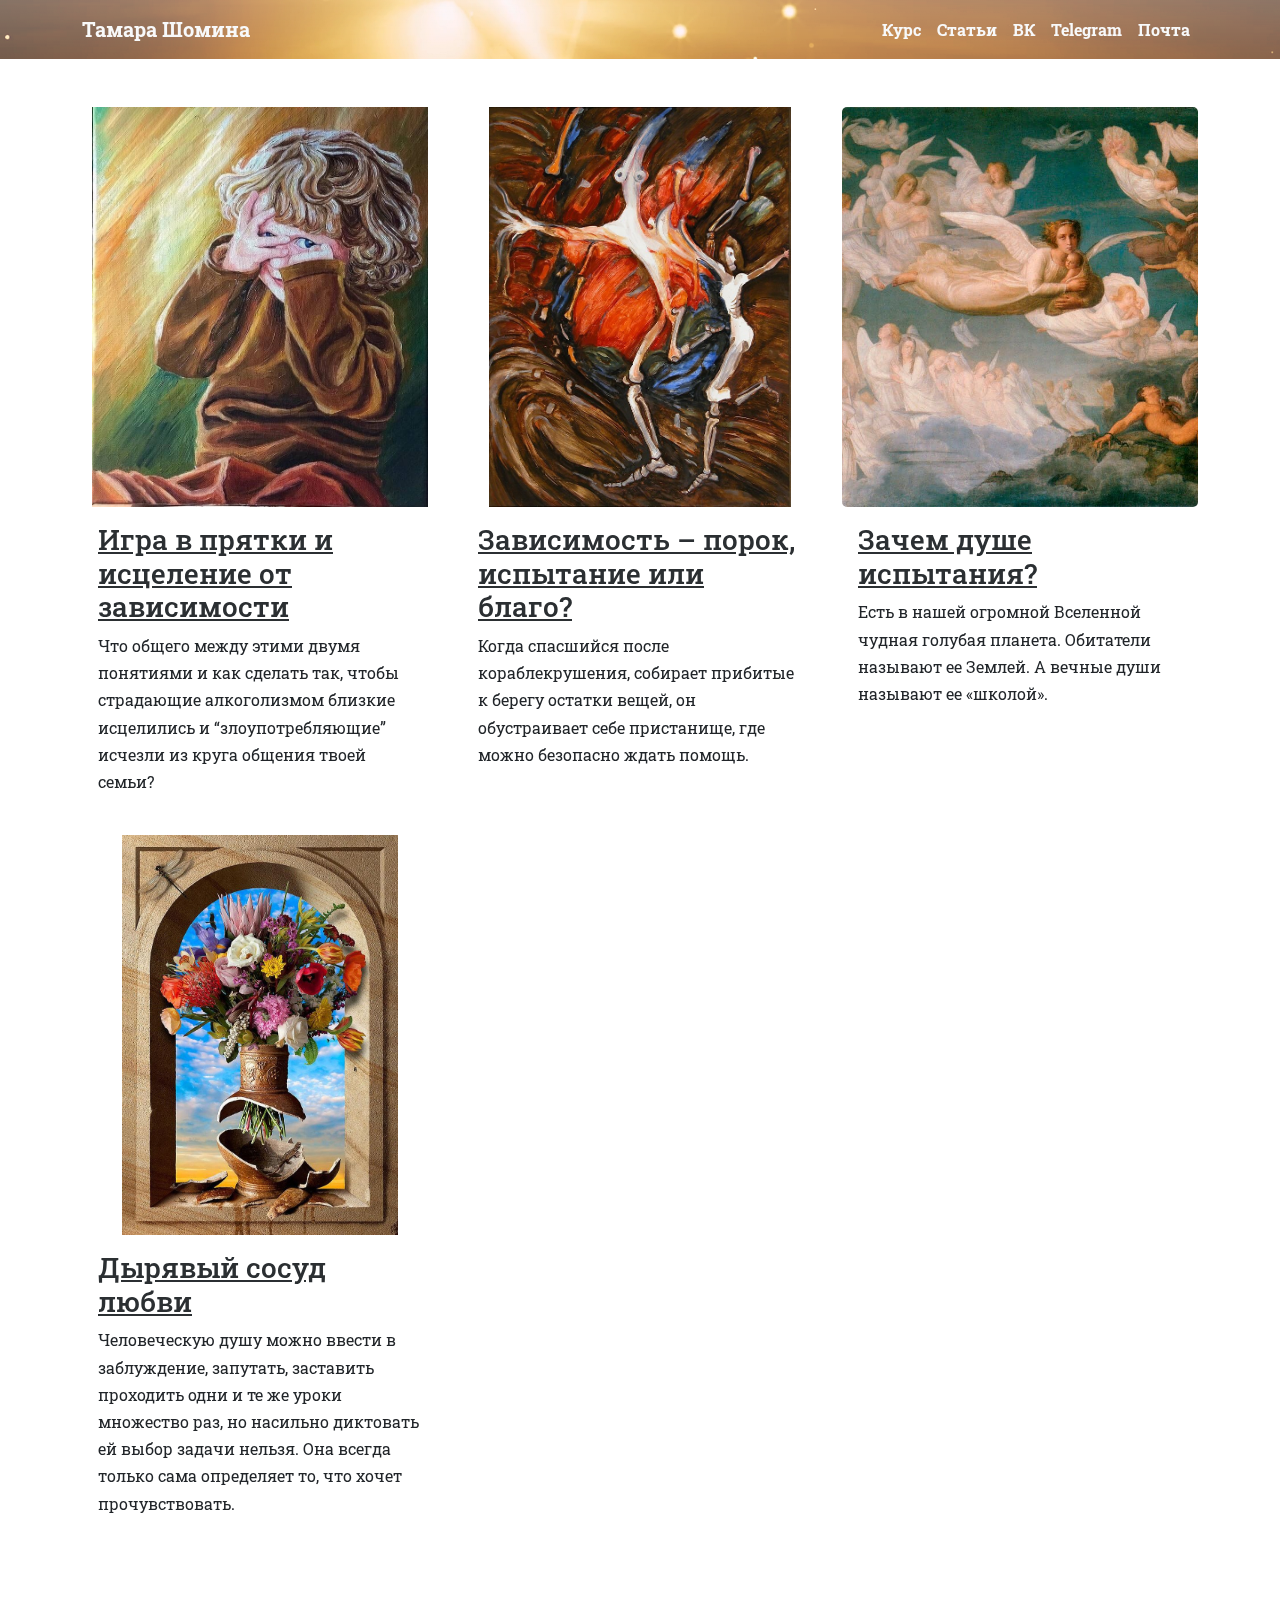
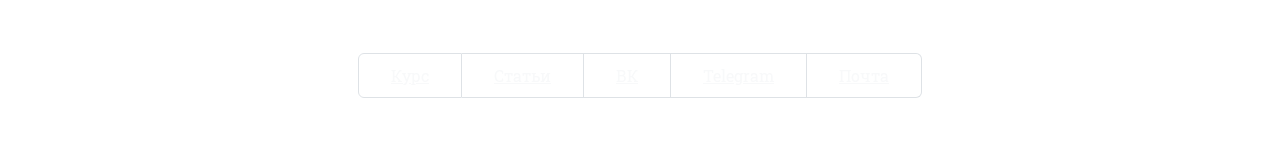
==== blog.html @ 1658bb86 "upd" ====
<!doctype html>
<html lang="ru">
<head>
  <meta charset="utf-8">
  <meta http-equiv="X-UA-Compatible" content="IE=edge">
  <meta name="viewport" content="width=device-width, initial-scale=1.0">

  <title>Прощение-Любовь-Созидание: блог психолога Тамары Шоминой</title>
  <meta name="description" content="Статьи Тамары Шоминой." />
  <meta name="keywords" content="любовь, зависимость, взаимоотношения, исцеление от зависимости, алкоголизм, наркомания, прощение, развод, муж, пьет, избавление, обида, вина, стыд, страх, гнев, тревожность" />

  <link rel="canonical" href="https://tamara-shomina.ru/blog/" />
  <link rel="icon" href="/favicon.ico" type="image/x-icon" />
  <link rel="shortcut icon" href="/favicon.ico" type="image/x-icon" />
  <link href="https://fonts.googleapis.com/css2?family=Roboto+Slab:wght@100;200;300;400;500;600;700;800;900&display=swap" rel="stylesheet">
  <link href="css/style.css?ver=2.0" id="style-css" media="all" rel="stylesheet" type="text/css">
  <link href="css/bootstrap.min.css?ver=0.1" id="style-css" media="all" rel="stylesheet" type="text/css">
  <!-- Yandex.Metrika counter -->
  <script type="text/javascript" >
   (function(m,e,t,r,i,k,a){m[i]=m[i]||function(){(m[i].a=m[i].a||[]).push(arguments)};
   m[i].l=1*new Date();
   for (var j = 0; j < document.scripts.length; j++) {if (document.scripts[j].src === r) { return; }}
   k=e.createElement(t),a=e.getElementsByTagName(t)[0],k.async=1,k.src=r,a.parentNode.insertBefore(k,a)})
   (window, document, "script", "https://mc.yandex.ru/metrika/tag.js", "ym");

   ym(96105669, "init", {
        clickmap:true,
        trackLinks:true,
        accurateTrackBounce:true,
        webvisor:true,
        ecommerce:"dataLayer"
   });
  </script>
  <noscript><div><img src="https://mc.yandex.ru/watch/96105669" style="position:absolute; left:-9999px;" alt="" /></div></noscript>
  <!-- /Yandex.Metrika counter -->
</head>

<body>

<div class="castration cover-1 cover-max">
  <div class="cover-1-bg cover-main"></div>
</div> <!-- cover end -->

<nav class="navbar navbar-expand-lg bg-gradient">
  <div class="container">
    <a class="navbar-brand w-75 fw-bold text-light" href="/">Тамара Шомина</a>
    <button class="navbar-toggler navbar-dark" type="button" data-bs-toggle="collapse" data-bs-target="#navbarNavDropdown" aria-controls="navbarNavDropdown" aria-expanded="false" aria-label="Toggle navigation">
      <span class="navbar-toggler-icon"></span>
    </button>
    <div class="collapse navbar-collapse text-center" id="navbarNavDropdown">
      <ul class="navbar-nav">
        <li class="nav-item">
          <a class="nav-link fw-bold text-light" aria-current="page" href="/">
            Курс
          </a>
        </li>
        <li class="nav-item">
          <a class="nav-link fw-bold text-light" aria-current="page" href="/blog">
            Статьи
          </a>
        </li>
        <li class="nav-item">
          <a class="nav-link fw-bold text-light" aria-current="page" href="https://vk.com/id466450913">
            ВК
          </a>
        </li>
        <li class="nav-item">
          <a class="nav-link fw-bold text-light" href="https://t.me/TomaShomina">
            Telegram
          </a>
        </li>
        <li class="nav-item">
          <a class="nav-link fw-bold text-light" href="mailto:TomaShomina@yandex.ru">
            Почта
          </a>
        </li>
      </ul>
    </div>
  </div>
</nav>

<div class="container-fluid py-5 bg-white">
  <div class="container">
    <div class="row">

      <div class="col-sm-6 col-lg-4 mb-4">
        <div class="card border-0 shadow-none">
          <a href="/blog/post-first.html">
            <img class="bd-placeholder-img card-img--con card-img" width="100%" src="./img/blog/1/1.jpg" />
          </a>
          <div class="card-body">
            <h3 class="card-title"><a class="text-secondary-emphasis" href="/blog/post-first.html">Игра в прятки и исцеление от зависимости</a></h3>
            <p class="card-text">Что общего между этими двумя понятиями и как сделать так, чтобы страдающие алкоголизмом близкие исцелились и “злоупотребляющие” исчезли из круга общения твоей семьи?</p>
          </div>
        </div>
      </div>

      <div class="col-sm-6 col-lg-4 mb-4">
        <div class="card border-0 shadow-none">
          <a href="/blog/post-two.html">
            <img class="bd-placeholder-img card-img--con card-img" width="100%" src="./img/blog/2/1.jpg" />
          </a>
          <div class="card-body">
            <h3 class="card-title"><a class="text-secondary-emphasis" href="/blog/post-two.html">Зависимость – порок, испытание или благо?</a></h3>
            <p class="card-text">Когда спасшийся после кораблекрушения, собирает прибитые к берегу остатки вещей, он обустраивает себе пристанище, где можно безопасно ждать помощь.</p>
          </div>
        </div>
      </div>

      <div class="col-sm-6 col-lg-4 mb-4">
        <div class="card border-0 shadow-none">
          <a href="/blog/post-three.html">
            <img class="bd-placeholder-img card-img--cov card-img" width="100%" src="./img/blog/3/1.jpg" />
          </a>
          <div class="card-body">
            <h3 class="card-title"><a class="text-secondary-emphasis" href="/blog/post-three.html">Зачем душе испытания?</a></h3>
            <p class="card-text">Есть в нашей огромной Вселенной чудная голубая планета. Обитатели называют ее Землей. А вечные души называют ее «школой».</p>
            <p></p>
          </div>
        </div>
      </div>

      <div class="col-sm-6 col-lg-4 mb-4">
        <div class="card border-0 shadow-none">
          <a href="/blog/post-four.html">
            <img class="bd-placeholder-img card-img--con card-img" width="100%" src="./img/blog/4/1.jpg" />
          </a>
          <div class="card-body">
            <h3 class="card-title"><a class="text-secondary-emphasis" href="/blog/post-four.html">Дырявый сосуд любви</a></h3>
            <p class="card-text">Человеческую душу можно ввести в заблуждение, запутать, заставить проходить одни и те же уроки множество раз, но насильно диктовать ей выбор задачи нельзя. Она всегда только сама определяет то, что хочет прочувствовать.</p>
          </div>
        </div>
      </div>

    </div>
  </div>
</div>

<div class="container-fluid py-5">
  <ul class="list-group list-group-horizontal" style="justify-content: center;">
    <li class="list-group-item bg-transparent"><a class="p-3 text-light" href="/">
      Курс
    </a></li>
    <li class="list-group-item bg-transparent"><a class="p-3 text-light" href="/blog">
      Статьи
    </a></li>
    <li class="list-group-item bg-transparent"><a class="p-3 text-light" href="https://vk.com/id466450913">
      ВК
    </a></li>
    <li class="list-group-item bg-transparent"><a class="p-3 text-light" href="https://t.me/TomaShomina">
      Telegram
    </a></li>
    <li class="list-group-item bg-transparent"><a class="p-3 text-light" href="mailto:TomaShomina@yandex.ru">
      Почта
    </a></li>
  </ul>
</div>

<script async src="../js/bootstrap.min.js"></script>
<script async src="../js/masonry.pkgd.min.js"></script>

</body>
</html>
---- css/style.css ----
@import url('font-awesome.css?v=4.0');

@font-face {
    font-family: 'FontAwesome';
    src: url('../font/Awesome/fontawesome-webfont.eot?v=4.3.0');
    src: 
        url('../font/Awesome/fontawesome-webfont.eot?#iefix&v=4.3.0') format('embedded-opentype'), 
        url('../font/Awesome/fontawesome-webfont.woff2?v=4.3.0') format('woff2'), 
        url('../font/Awesome/fontawesome-webfont.woff?v=4.3.0') format('woff'), 
        url('../font/Awesome/fontawesome-webfont.ttf?v=4.3.0') format('truetype'), 
        url('../font/Awesome/fontawesome-webfont.svg?v=4.3.0#fontawesomeregular') format('svg');
    font-style: normal; font-weight: normal;
}

/*
 * Base elements
 */
body {font-family: 'Roboto Slab', serif !important; line-height: 170% !important;}

iframe {min-height: 350px}

/*
 * Cover
 */
.cover-1 {
  position: fixed;
  width: 100%; height: 100%;
  min-height: 250px;
  top: 0px; left: 0;
  z-index: -1;
  overflow: hidden;
}

.cover-max {height: 100%;}
.cover-min {height: 50%; max-height: 250px;}

.cover-main {background-image: url(../img/bg.webp);}

.cover-1-bg {
  position: absolute;
  width: 100%; height: 100%;
  top: 0; left: 0;
  background-position: 50% 50%;
  background-repeat: no-repeat;
  background-size: cover;
  opacity: .7;
  -webkit-animation: zoom 30s linear 1 alternate;
  -moz-animation: zoom 30s linear 1 alternate;
  -o-animation: zoom 30s linear 1 alternate;
  -ms-animation: zoom 30s linear 1 alternate;
  animation: zoom 30s linear 1 alternate;
  -webkit-animation-fill-mode: forwards;
  animation-fill-mode: forwards;
}

@-webkit-keyframes zoom {
  0% {
    transform: scale(1)
  }
  100% {
    transform: scale(1.3)
  }
}
@keyframes zoom {
  0% {
    transform: scale(1)
  }
  100% {
    transform: scale(1.3)
  }
}

/*
 * Base class
 */
.bd-placeholder-img {
  text-anchor: middle; font-size: 1.125rem;
  -webkit-user-select: none;
  -moz-user-select: none;
  user-select: none;
}

@media (min-width: 768px) {
  .bd-placeholder-img-lg {
    font-size: 3.5rem;
  }
}

.shadow-text-gold {text-shadow: #FC0 1px 0 10px;}

.card-img {
  object-fit: contain;
  height: 400px;
}

.card-img--con {object-fit: contain}
.card-img--cov {object-fit: cover}

.post-img {
  object-fit: contain;
  height: 600px;
}

/* Media Queris */
@media (max-width: 1000px) {
  .navbar-nav li {font-size: 30px}
  .post-img {height: auto;}
}
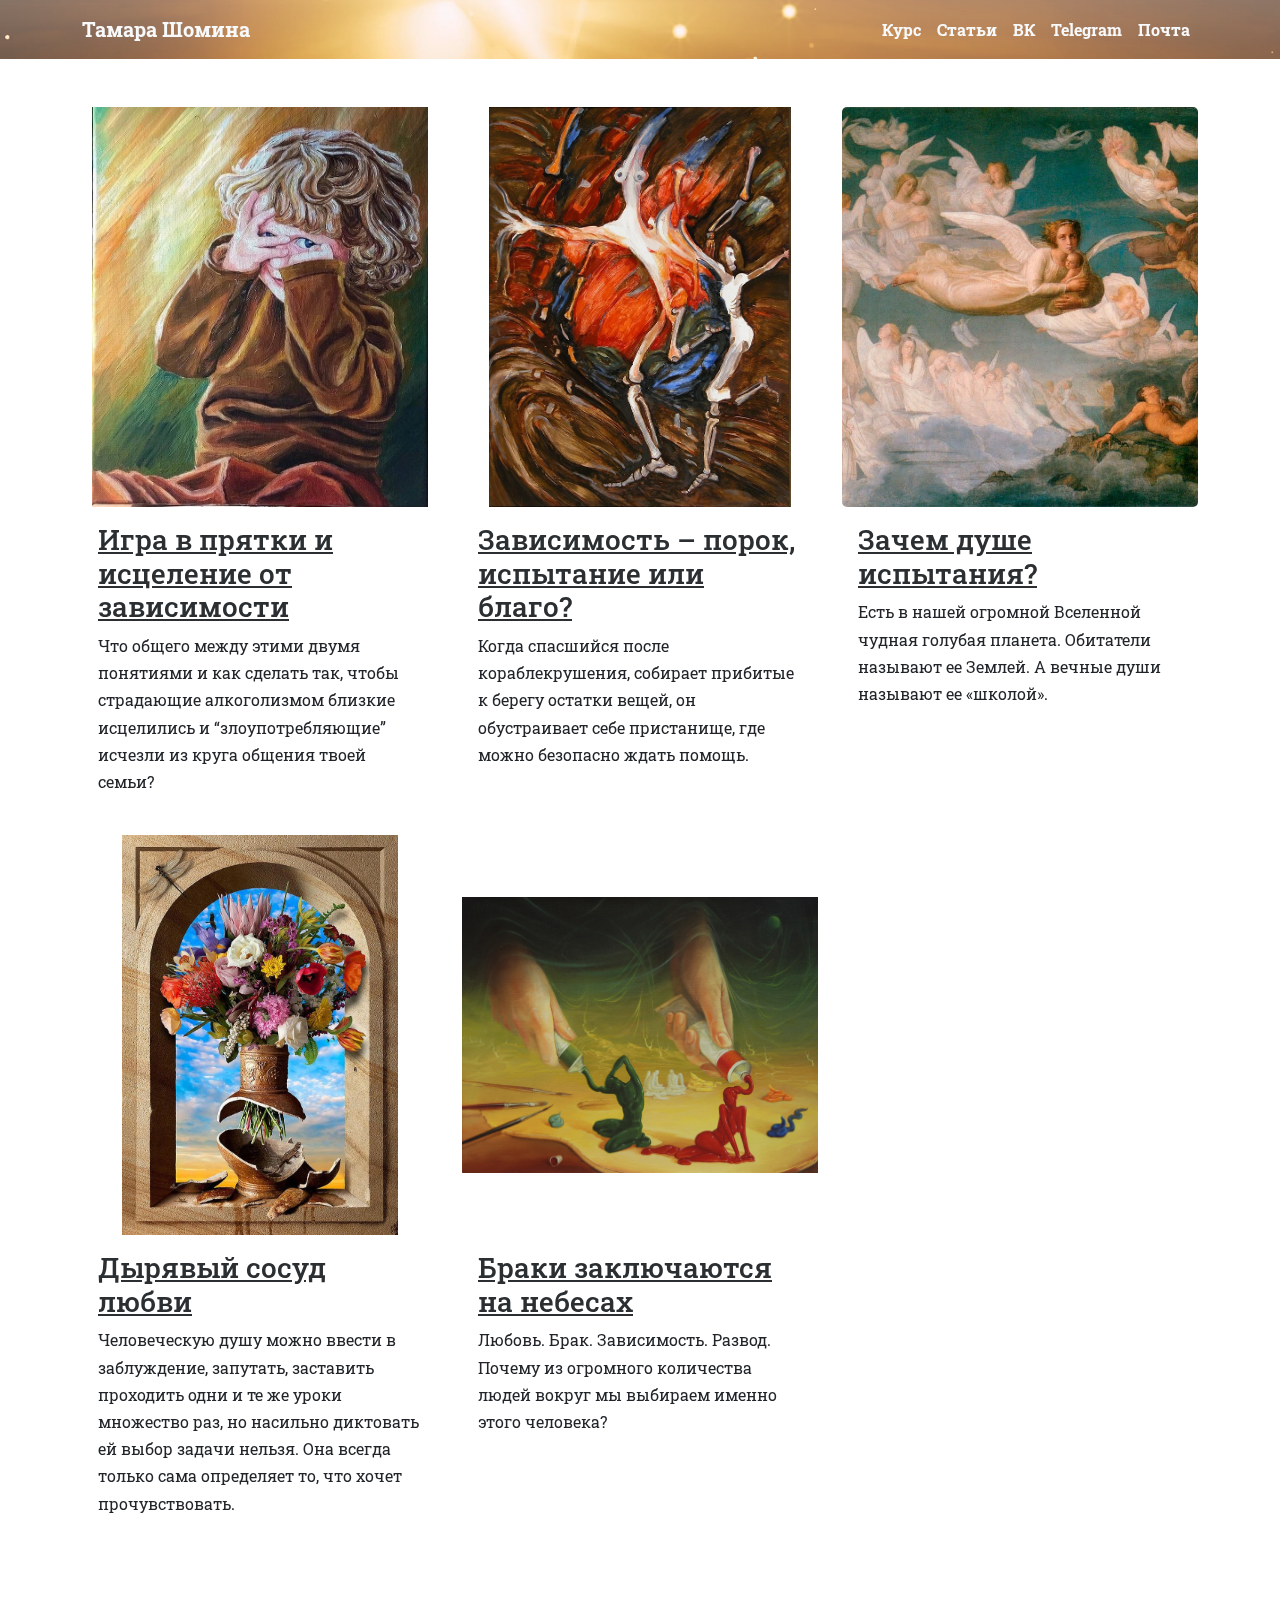
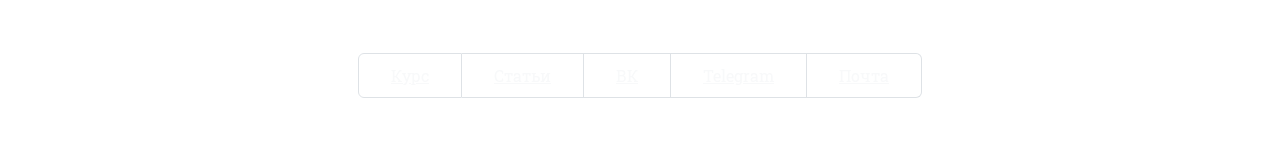
==== commit 1814cac3: "uptd" ====
--- a/blog.html
+++ b/blog.html
@@ -132,6 +132,18 @@
         </div>
       </div>
 
+      <div class="col-sm-6 col-lg-4 mb-4">
+        <div class="card border-0 shadow-none">
+          <a href="/blog/post-five.html">
+            <img class="bd-placeholder-img card-img--con card-img" width="100%" src="./img/blog/5/1.jpg" />
+          </a>
+          <div class="card-body">
+            <h3 class="card-title"><a class="text-secondary-emphasis" href="/blog/post-five.html">Браки заключаются на небесах</a></h3>
+            <p class="card-text">Любовь. Брак. Зависимость. Развод. Почему из огромного количества людей вокруг мы выбираем именно этого человека?</p>
+          </div>
+        </div>
+      </div>
+
     </div>
   </div>
 </div>
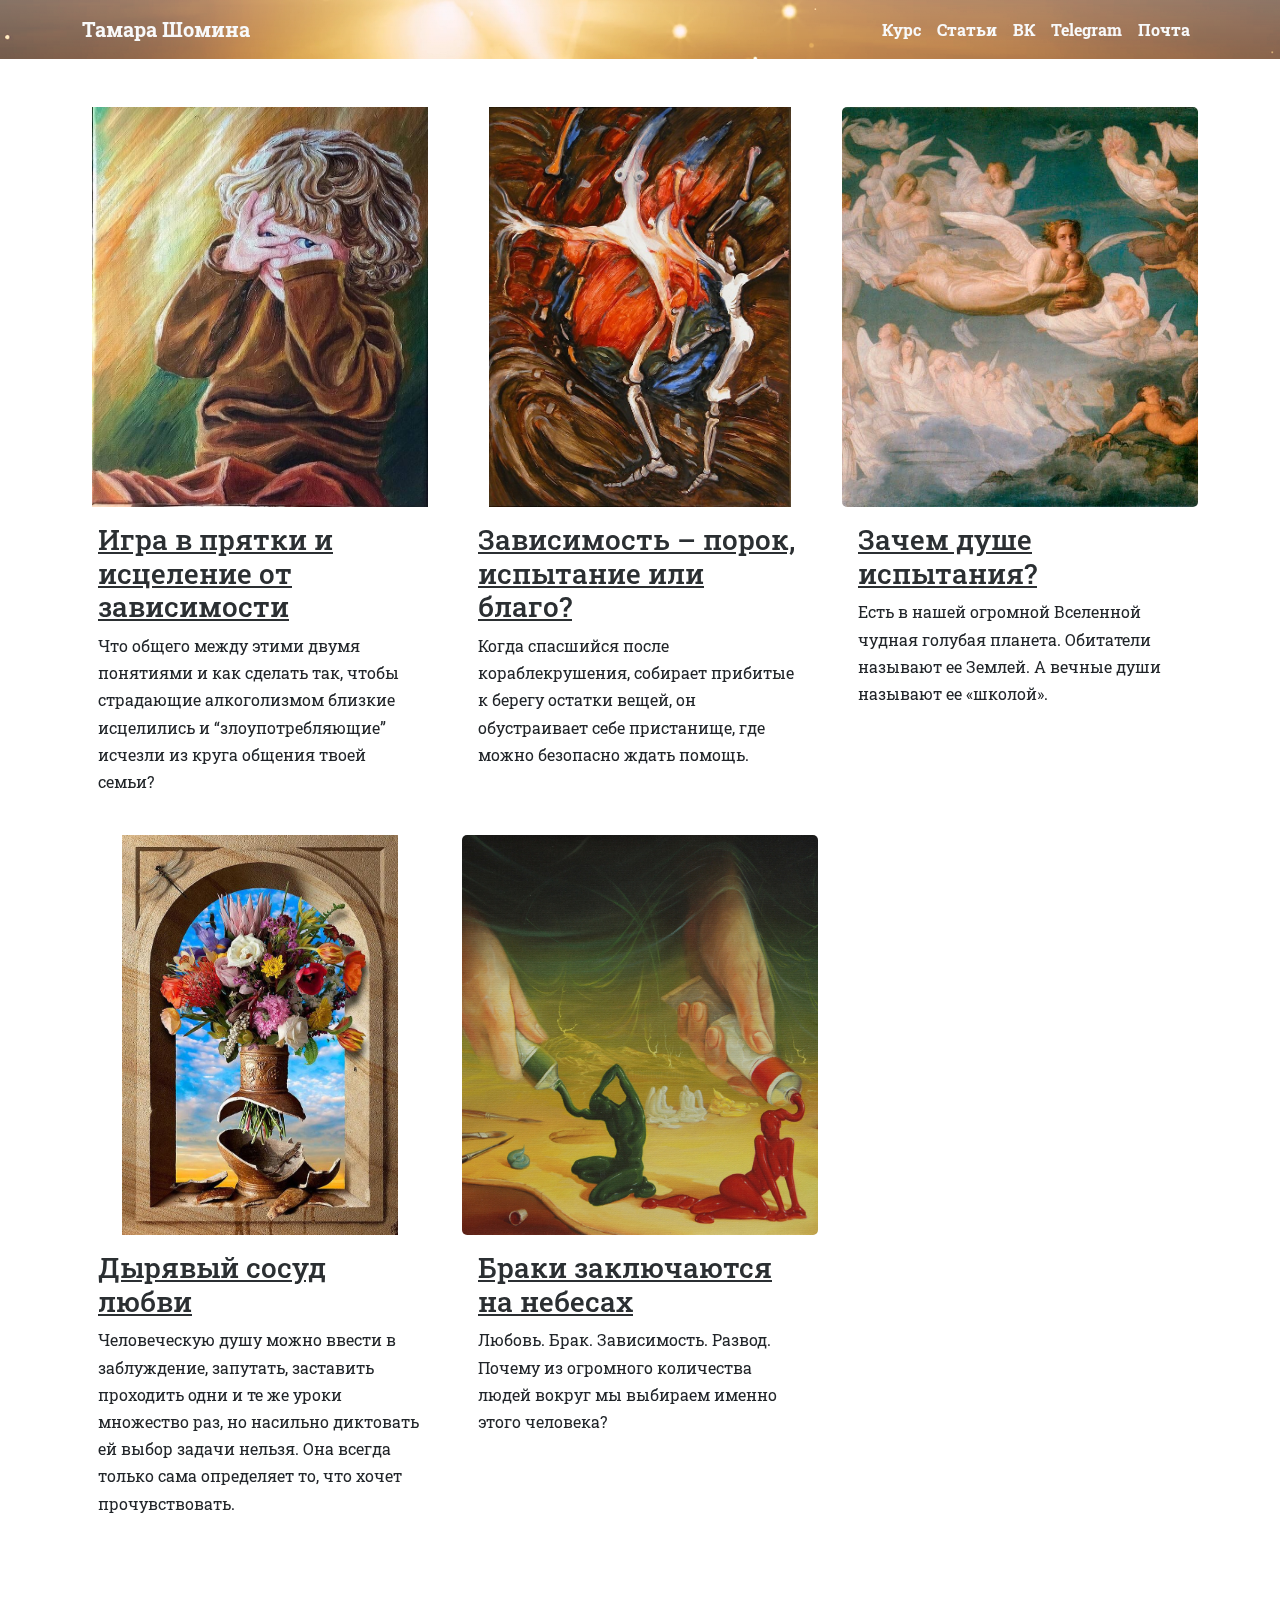
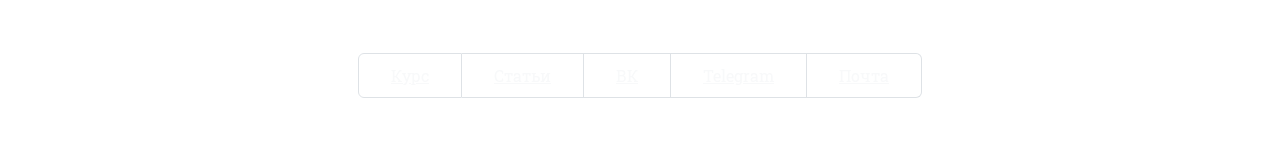
==== commit aeee0878: "uptd" ====
--- a/blog.html
+++ b/blog.html
@@ -135,7 +135,7 @@
       <div class="col-sm-6 col-lg-4 mb-4">
         <div class="card border-0 shadow-none">
           <a href="/blog/post-five.html">
-            <img class="bd-placeholder-img card-img--con card-img" width="100%" src="./img/blog/5/1.jpg" />
+            <img class="bd-placeholder-img card-img--cov card-img" width="100%" src="./img/blog/5/1.jpg" />
           </a>
           <div class="card-body">
             <h3 class="card-title"><a class="text-secondary-emphasis" href="/blog/post-five.html">Браки заключаются на небесах</a></h3>
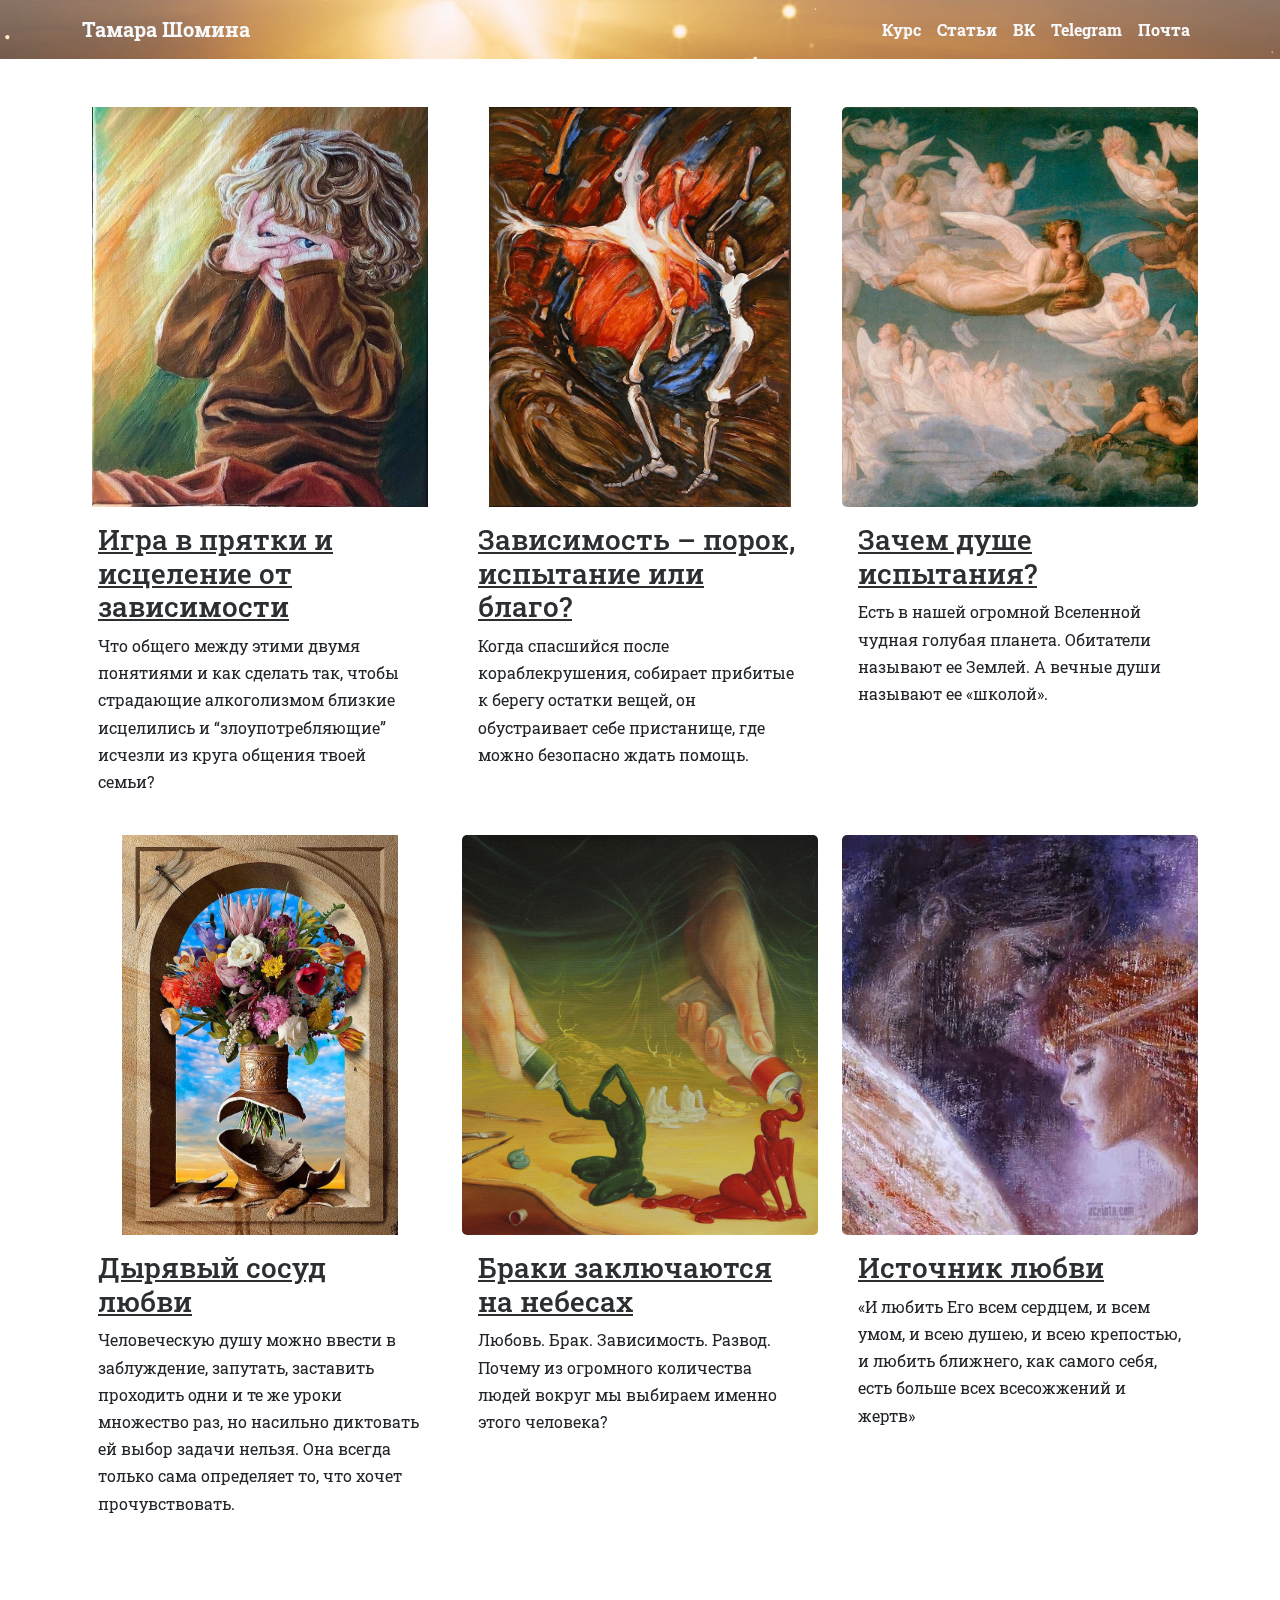
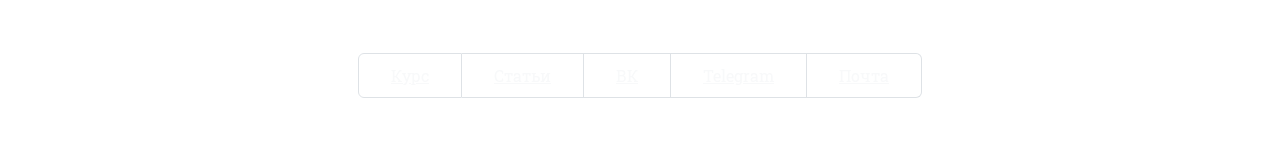
==== commit f4315190: "uptd" ====
--- a/blog.html
+++ b/blog.html
@@ -144,6 +144,18 @@
         </div>
       </div>
 
+      <div class="col-sm-6 col-lg-4 mb-4">
+        <div class="card border-0 shadow-none">
+          <a href="/blog/post-six.html">
+            <img class="bd-placeholder-img card-img--cov card-img" width="100%" src="./img/blog/6/1.jpg" />
+          </a>
+          <div class="card-body">
+            <h3 class="card-title"><a class="text-secondary-emphasis" href="/blog/post-six.html">Источник любви</a></h3>
+            <p class="card-text">«И любить Его всем сердцем, и всем умом, и всею душею, и всею крепостью, и любить ближнего, как самого себя, есть больше всех всесожжений и жертв»</p>
+          </div>
+        </div>
+      </div>
+
     </div>
   </div>
 </div>
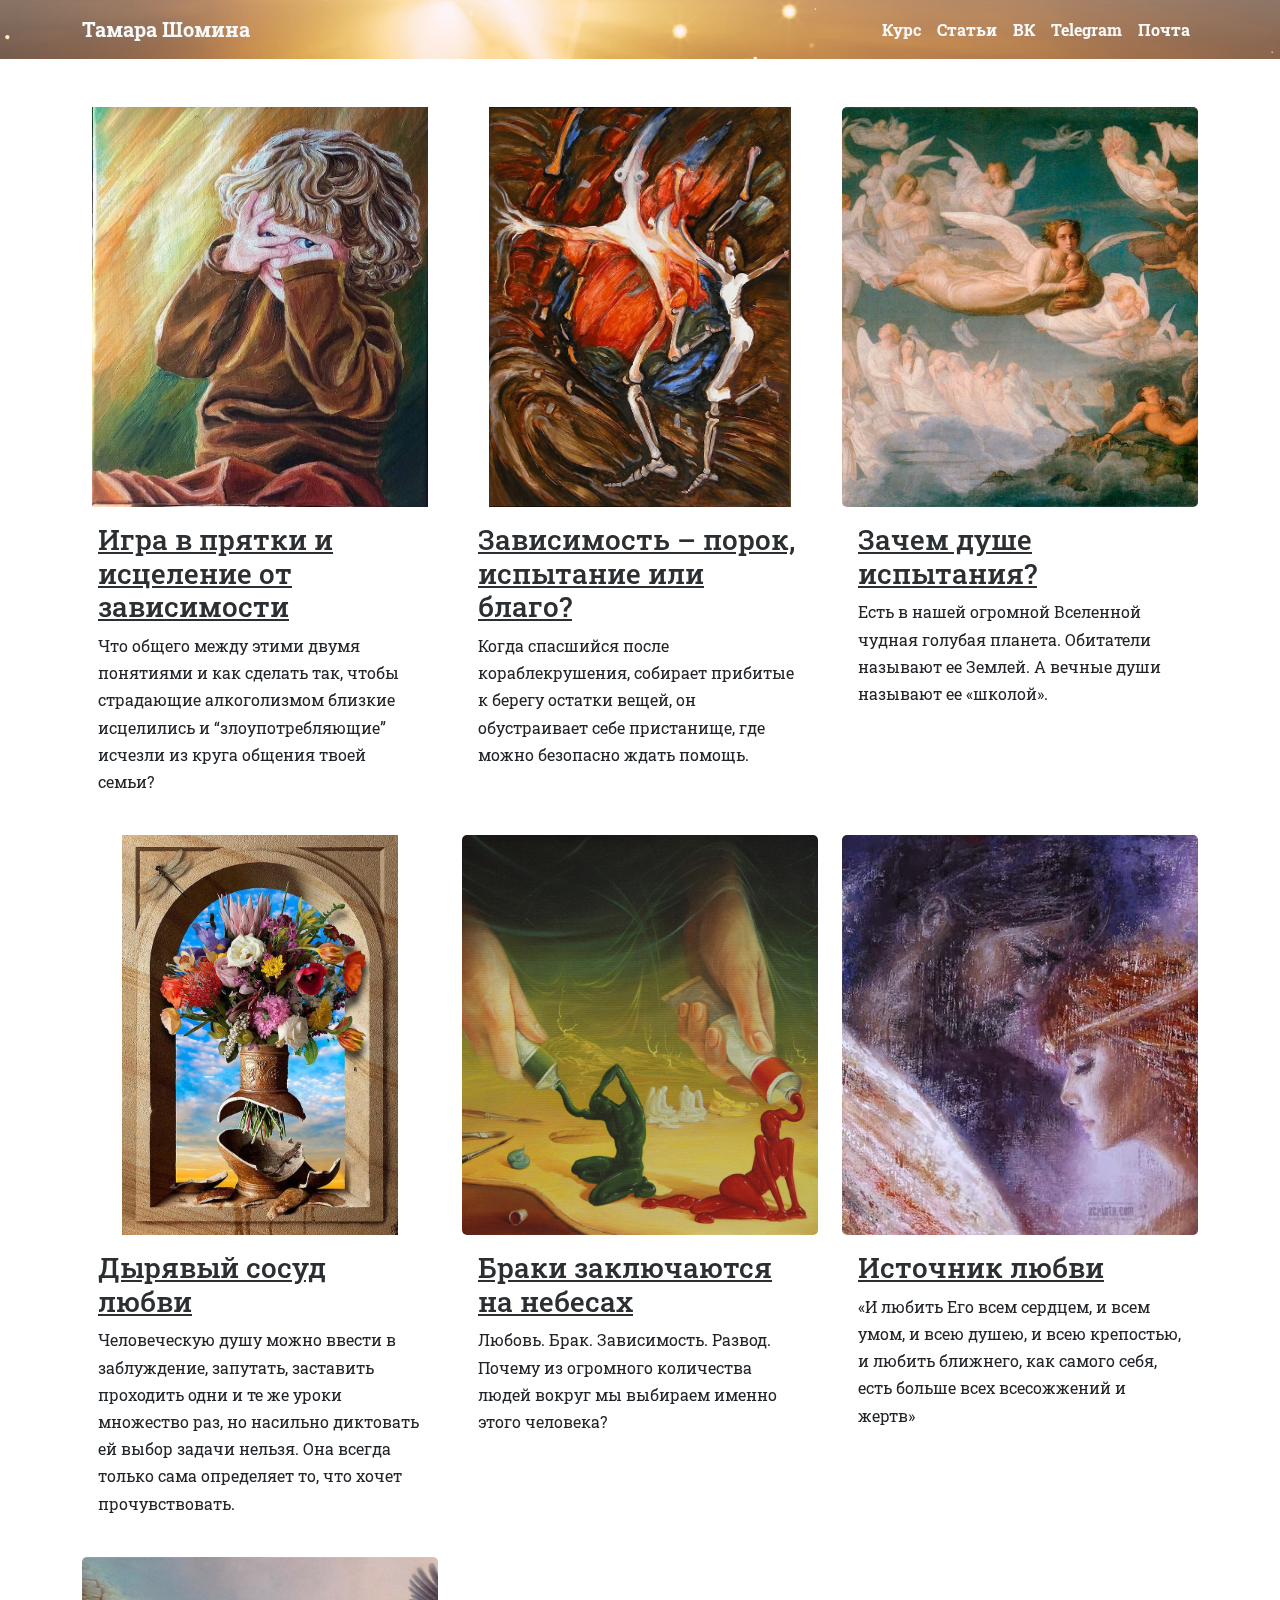
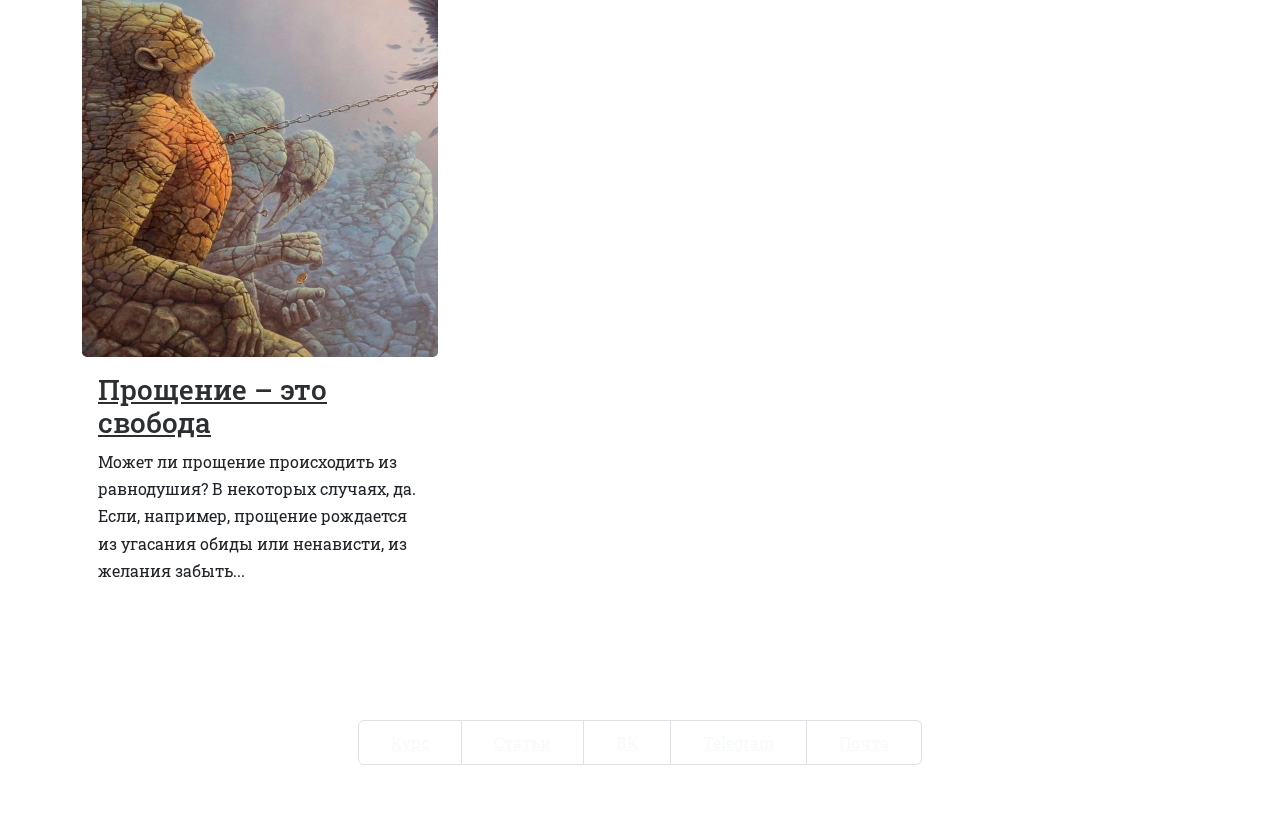
==== commit fb52e1f2: "uptd 7" ====
--- a/blog.html
+++ b/blog.html
@@ -156,6 +156,18 @@
         </div>
       </div>
 
+      <div class="col-sm-6 col-lg-4 mb-4">
+        <div class="card border-0 shadow-none">
+          <a href="/blog/post-seven.html">
+            <img class="bd-placeholder-img card-img--cov card-img" width="100%" src="./img/blog/7/1.jpg" />
+          </a>
+          <div class="card-body">
+            <h3 class="card-title"><a class="text-secondary-emphasis" href="/blog/post-seven.html">Прощение – это свобода</a></h3>
+            <p class="card-text">Может ли прощение происходить из равнодушия? В некоторых случаях, да. Если, например, прощение рождается из угасания обиды или ненависти, из желания забыть...</p>
+          </div>
+        </div>
+      </div>
+
     </div>
   </div>
 </div>
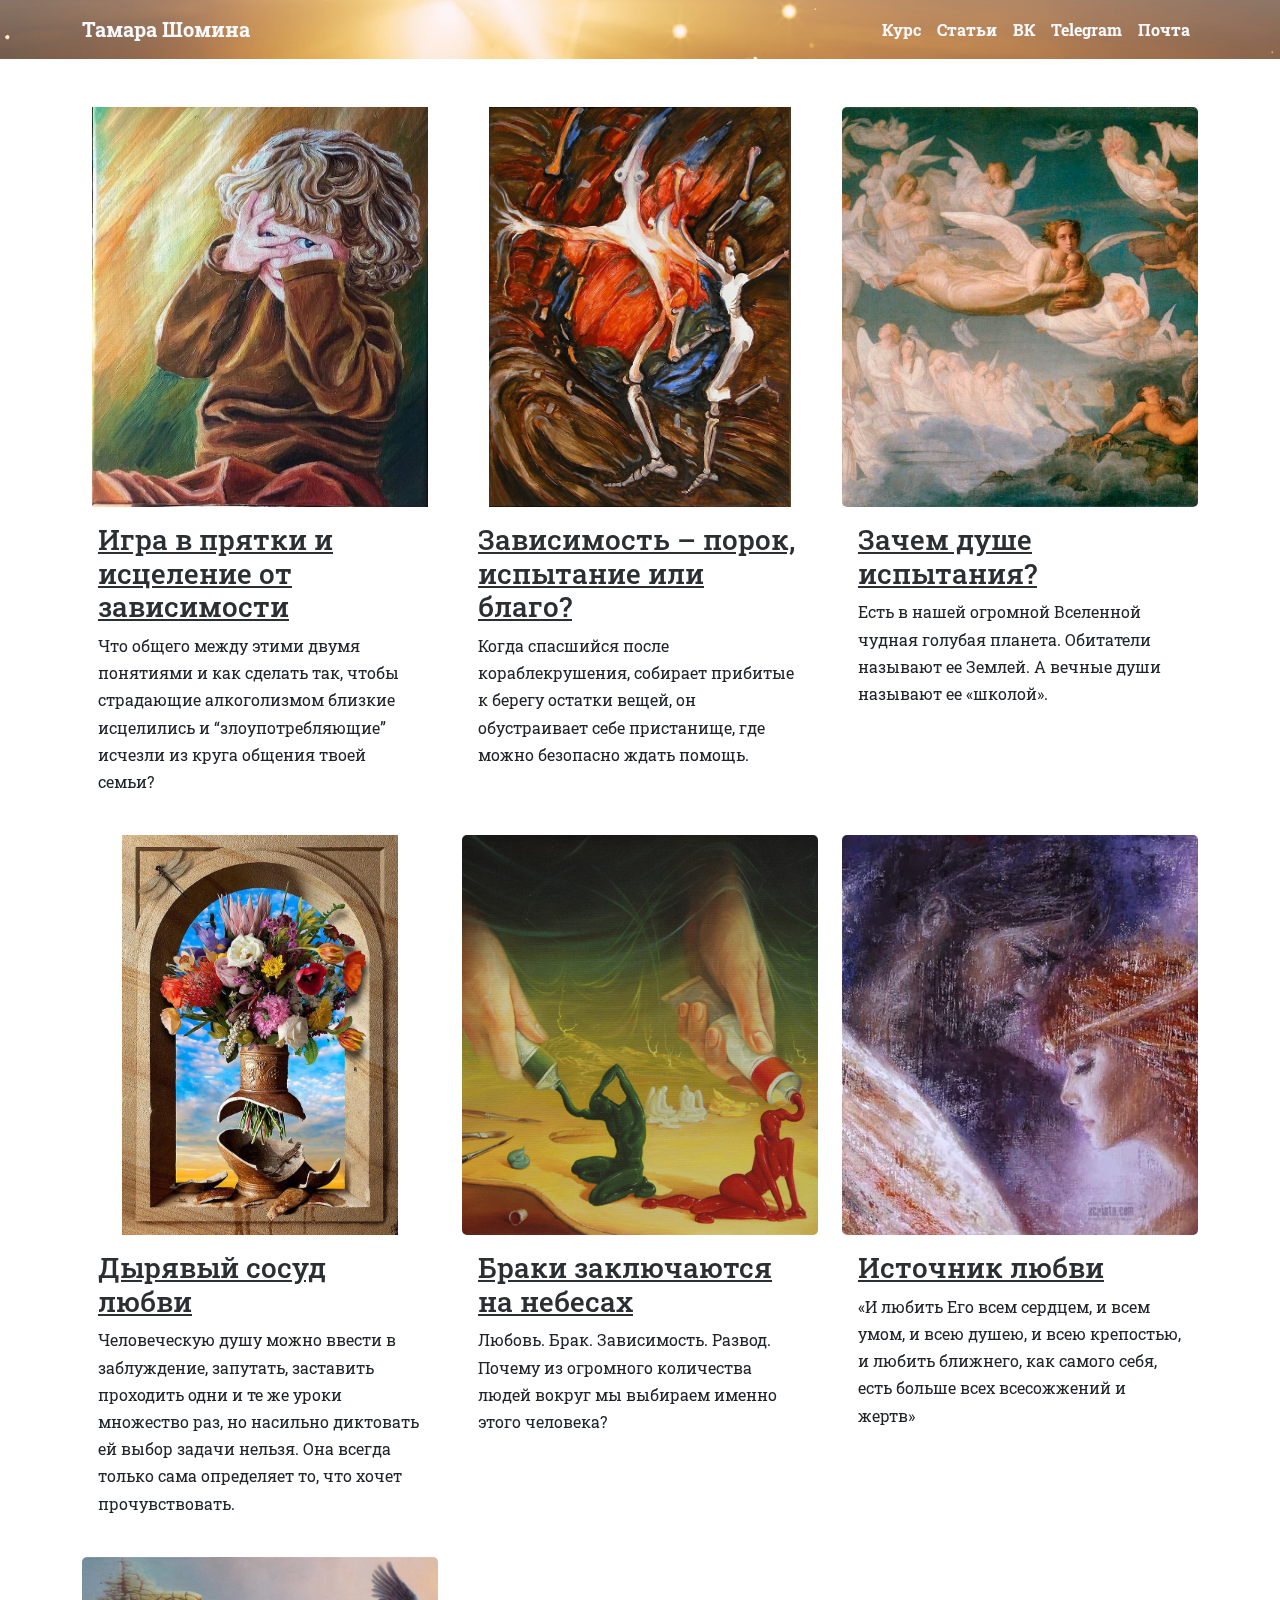
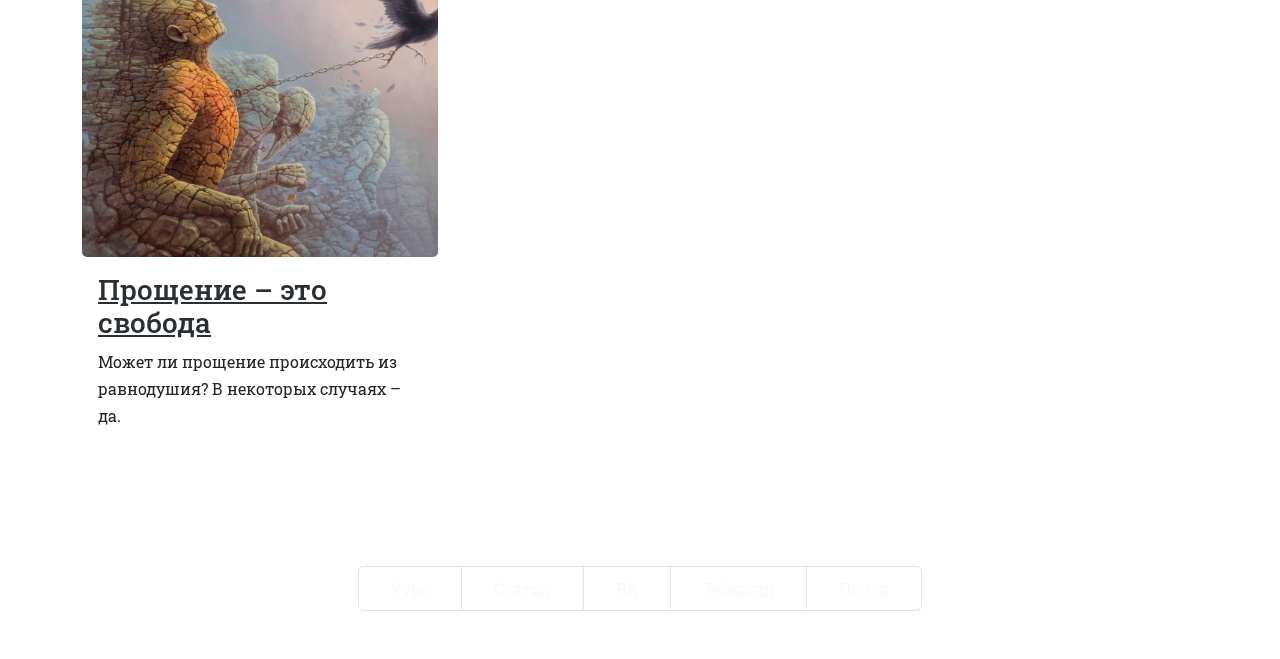
==== commit fcceb501: "uptd" ====
--- a/blog.html
+++ b/blog.html
@@ -159,11 +159,11 @@
       <div class="col-sm-6 col-lg-4 mb-4">
         <div class="card border-0 shadow-none">
           <a href="/blog/post-seven.html">
-            <img class="bd-placeholder-img card-img--cov card-img" width="100%" src="./img/blog/7/1.jpg" />
+            <img class="bd-placeholder-img card-img--cov card-img" width="100%" style="height: 300px" src="./img/blog/7/1.jpg" />
           </a>
           <div class="card-body">
             <h3 class="card-title"><a class="text-secondary-emphasis" href="/blog/post-seven.html">Прощение – это свобода</a></h3>
-            <p class="card-text">Может ли прощение происходить из равнодушия? В некоторых случаях, да. Если, например, прощение рождается из угасания обиды или ненависти, из желания забыть...</p>
+            <p class="card-text">Может ли прощение происходить из равнодушия? В некоторых случаях – да.</p>
           </div>
         </div>
       </div>
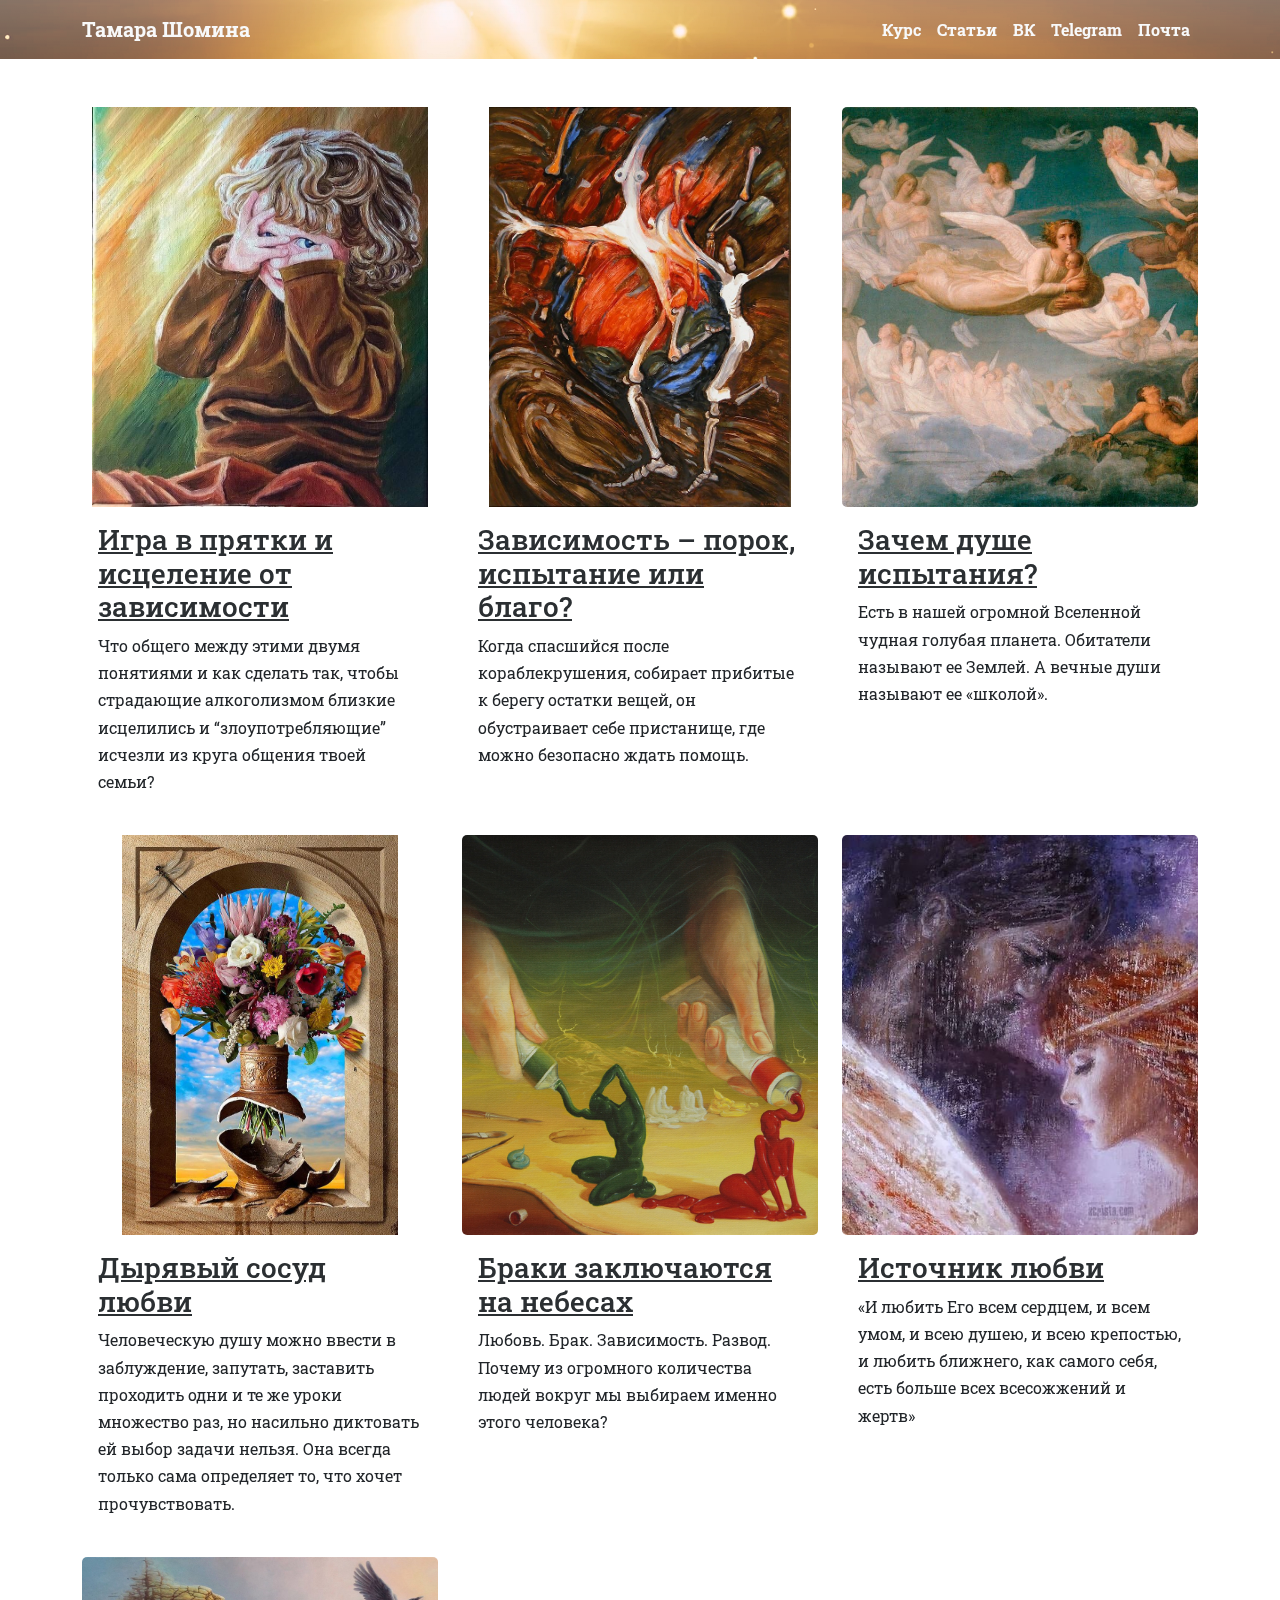
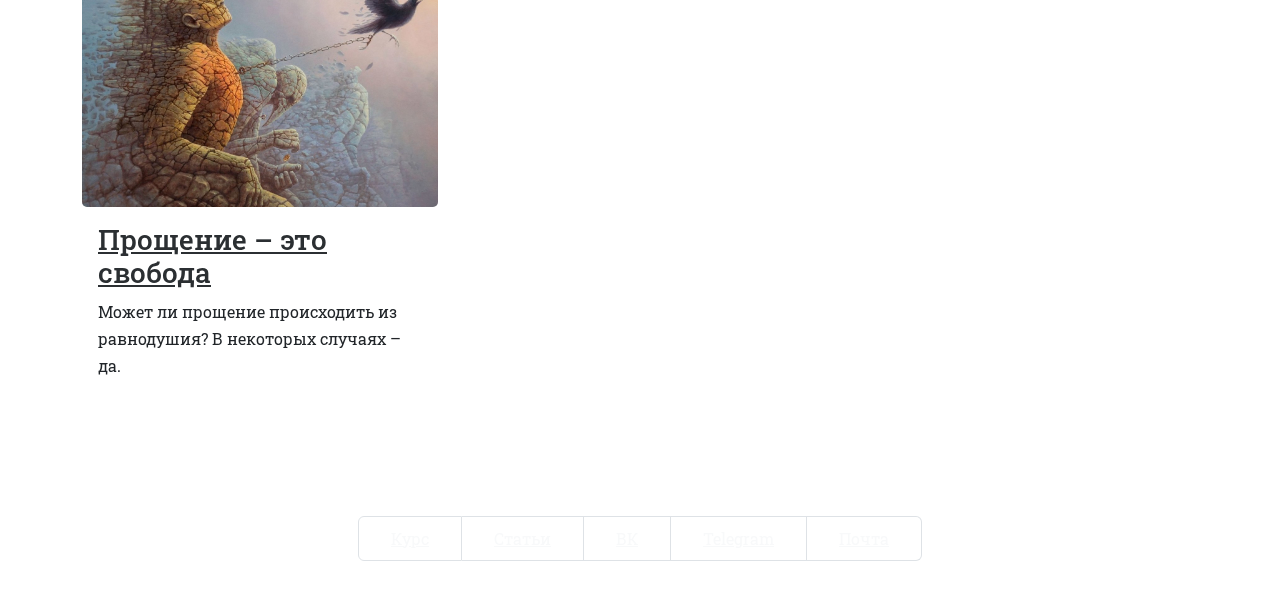
==== commit 6b1fac5b: "Update blog.html" ====
--- a/blog.html
+++ b/blog.html
@@ -159,7 +159,7 @@
       <div class="col-sm-6 col-lg-4 mb-4">
         <div class="card border-0 shadow-none">
           <a href="/blog/post-seven.html">
-            <img class="bd-placeholder-img card-img--cov card-img" width="100%" style="height: 300px" src="./img/blog/7/1.jpg" />
+            <img class="bd-placeholder-img card-img--cov card-img" width="100%" style="height: 250px !important;" src="./img/blog/7/1.jpg" />
           </a>
           <div class="card-body">
             <h3 class="card-title"><a class="text-secondary-emphasis" href="/blog/post-seven.html">Прощение – это свобода</a></h3>
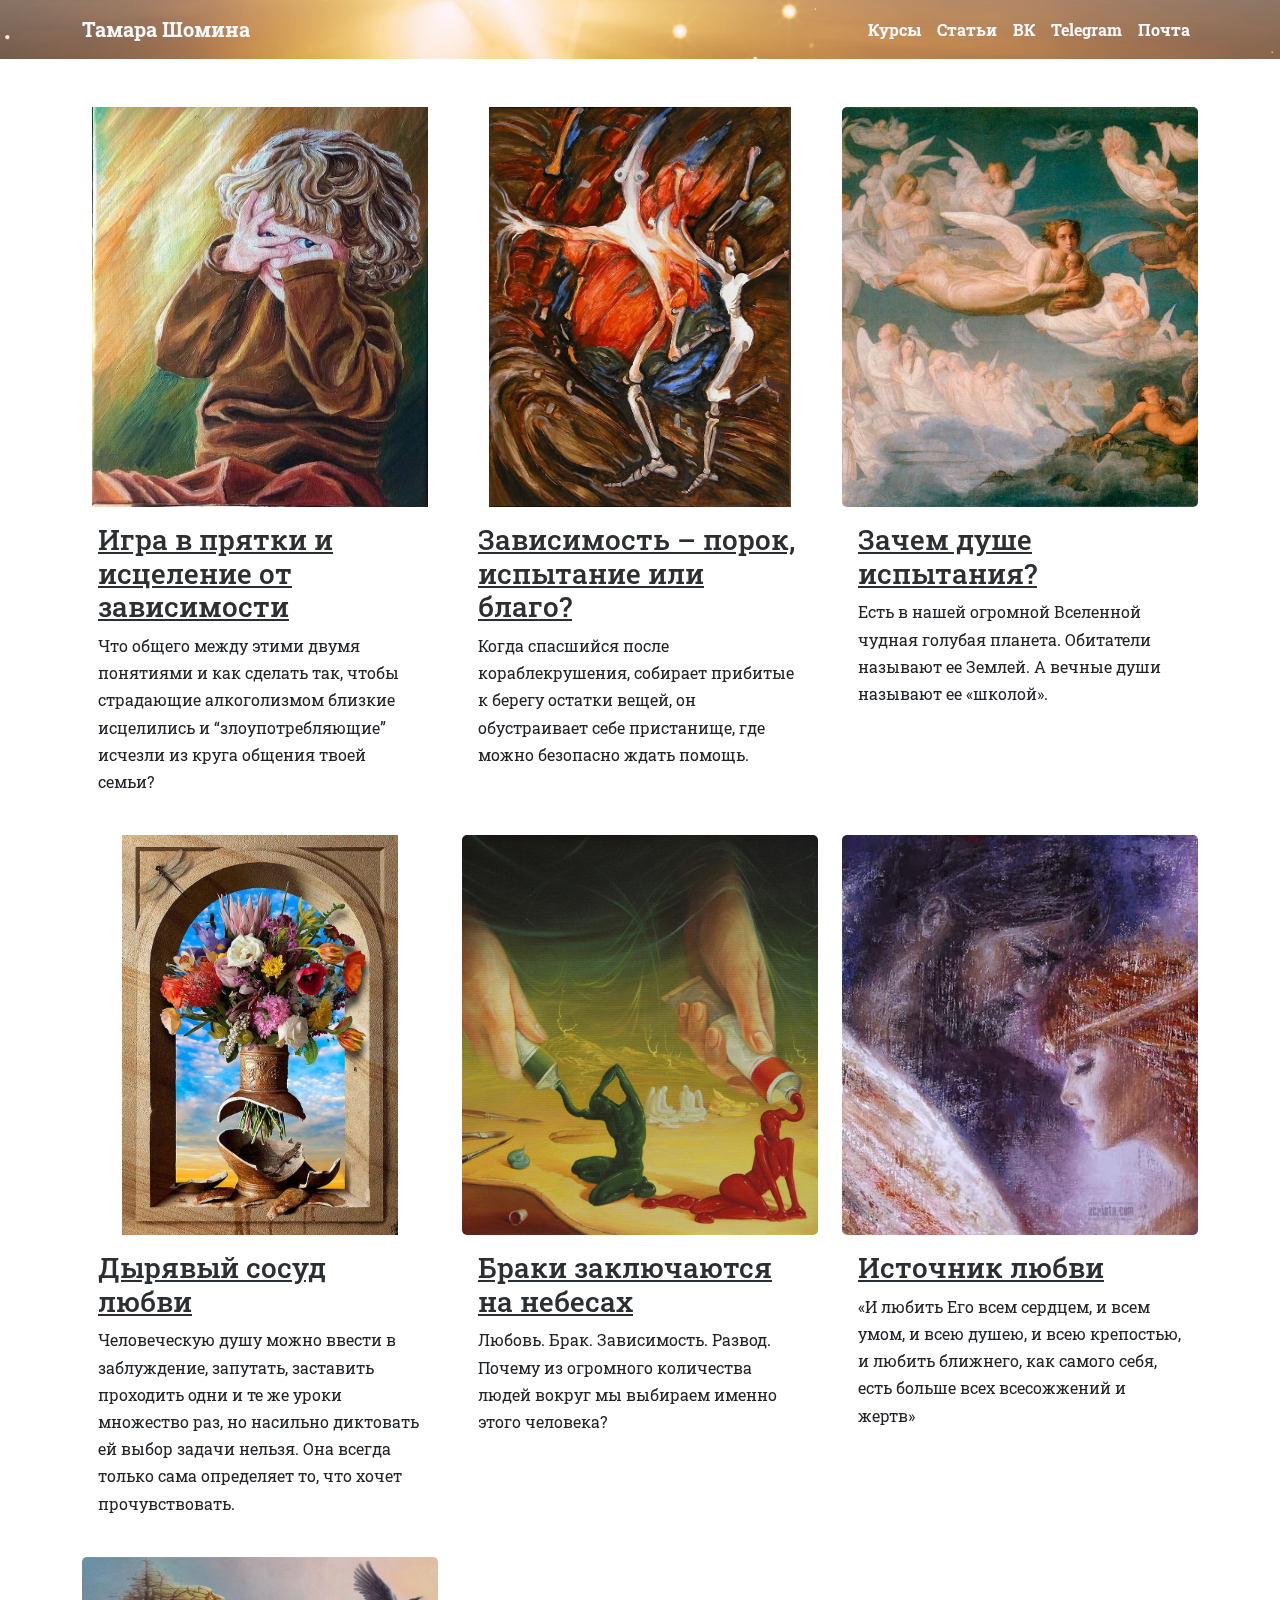
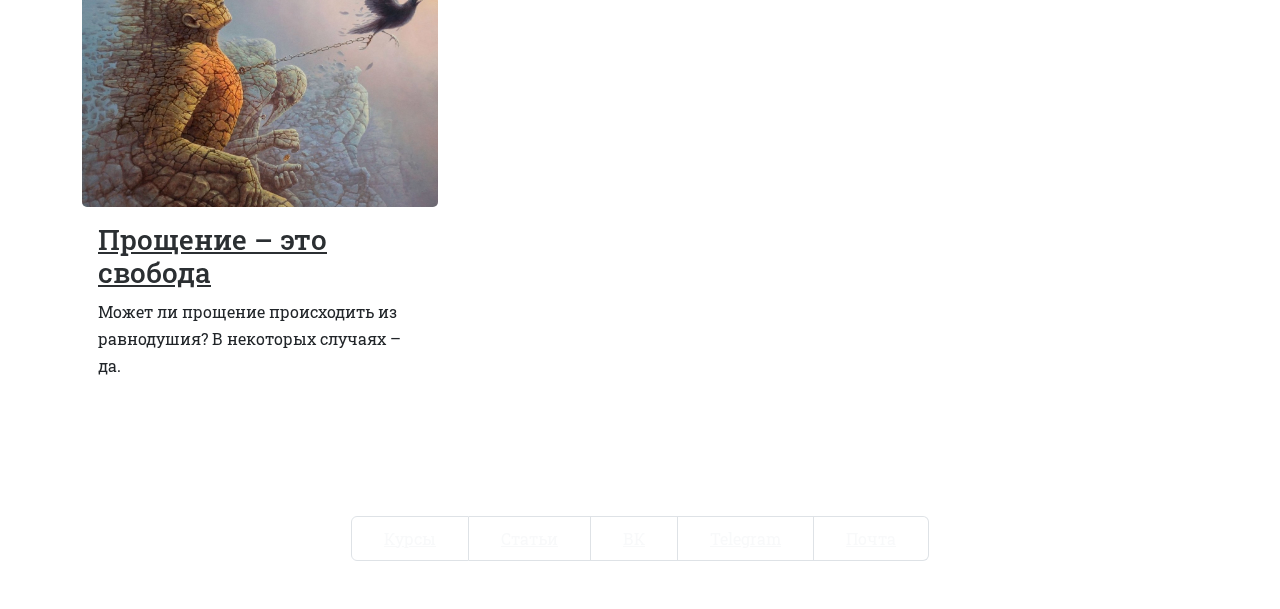
==== commit 93ff2565: "uptd" ====
--- a/blog.html
+++ b/blog.html
@@ -51,7 +51,7 @@
       <ul class="navbar-nav">
         <li class="nav-item">
           <a class="nav-link fw-bold text-light" aria-current="page" href="/">
-            Курс
+            Курсы
           </a>
         </li>
         <li class="nav-item">
@@ -175,7 +175,7 @@
 <div class="container-fluid py-5">
   <ul class="list-group list-group-horizontal" style="justify-content: center;">
     <li class="list-group-item bg-transparent"><a class="p-3 text-light" href="/">
-      Курс
+      Курсы
     </a></li>
     <li class="list-group-item bg-transparent"><a class="p-3 text-light" href="/blog">
       Статьи
